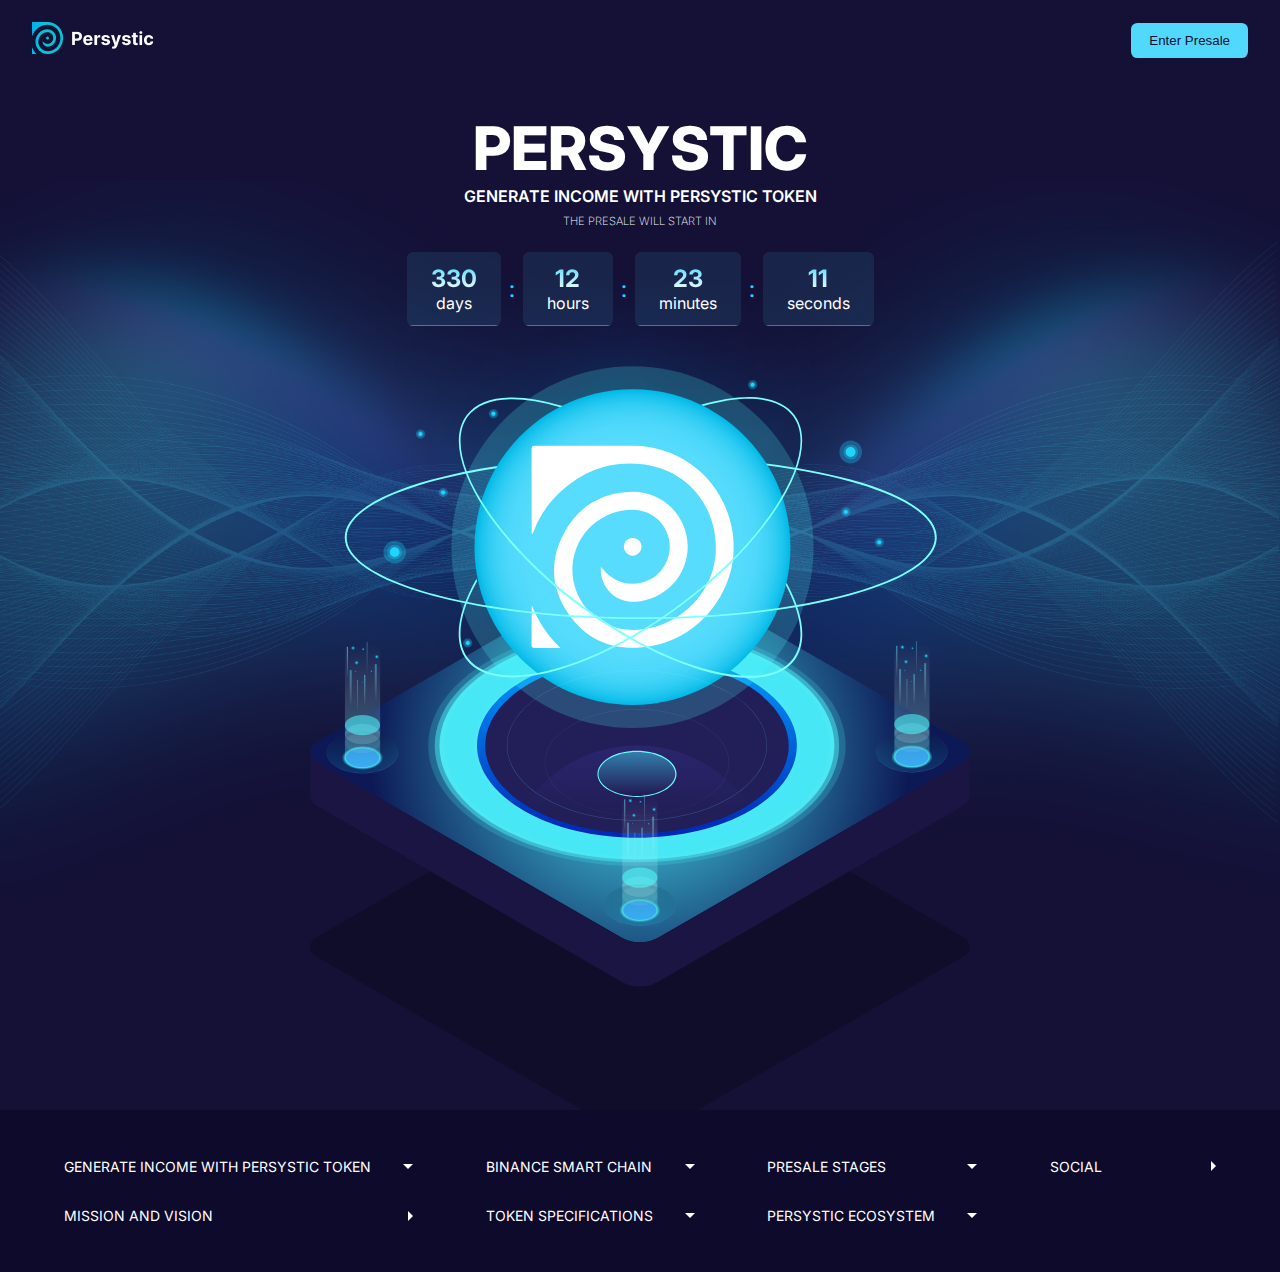
==== index.html @ 01e59f0c "made changes" ====
<!DOCTYPE html>
<html lang="en">
  <head>
    <meta charset="UTF-8" />
    <meta http-equiv="X-UA-Compatible" content="IE=edge" />
    <meta name="viewport" content="width=device-width, initial-scale=1.0" />
    <link rel="stylesheet" href="styles/globalStyle.css" />
    <link rel="stylesheet" href="styles/LandingPage.css" />
    <title>Persystic</title>
  </head>
  <body>
    <header class="main-header">
      <div class="container">
        <nav>
          <div class="logo">
            <a href="index.html">
              <img src="img/logo.png" alt="logo" />
            </a>
          </div>
          <a href="#">
            <button class="btn">Enter Presale</button>
          </a>
        </nav>
      </div>
    </header>

    <section class="showcase">
      <div class="container flex">
        <h1 class="showcase-header">Persystic</h1>
        <h2>Generate Income with Persystic Token</h2>
        <h3 class="showcase-para">The Presale will start in</h3>

        <div class="countdown-container">
          <div class="days">
            <h1 class="day">12</h1>
            <p class="days-indc">Days</p>
          </div>
          <div class="colon">:</div>
          <div class="hours">
            <h1 class="hour">06</h1>
            <p class="hours-indc">Hours</p>
          </div>
          <div class="colon">:</div>
          <div class="minutes">
            <h1 class="minute">30</h1>
            <p class="minutes-indc">minutes</p>
          </div>
          <div class="colon">:</div>
          <div class="seconds">
            <h1 class="second">39</h1>
            <p class="seconds-indc">seconds</p>
          </div>
        </div>
        <div class="showcase-img">
          <img src="img/showcase.svg" alt="" />
        </div>
      </div>
    </section>

    <footer class="footer">
      <div class="container">
        <div class="col-1 col">
          <div>
            <a href="generateIncome.html">
              <li>Generate Income with Persystic Token</li>
            </a>
            <img src="img/arrow-down.png" alt="" />
          </div>
          <div>
            <a href="mission.html">
              <li>Mission and Vision</li>
            </a>
            <img src="img/arrow-right.png" alt="" />
          </div>
        </div>

        <div class="col-2 col">
          <div>
            <a href="binance.html">
              <li>BINANCE SMART CHAIN</li>
            </a>
            <img src="img/arrow-down.png" alt="" />
          </div>
          <div>
            <a href="specifications.html">
              <li>Token Specifications</li>
            </a>
            <img src="img/arrow-down.png" alt="" />
          </div>
        </div>
        <div class="col-3 col">
          <div>
            <a href="presale.html">
              <li>Presale stages</li>
            </a>
            <img src="img/arrow-down.png" alt="" />
          </div>
          <div>
            <a href="ecosystem.html">
              <li>Persystic Ecosystem</li>
            </a>
            <img src="img/arrow-down.png" alt="" />
          </div>
        </div>
        <div class="col-4">
          <div class="col-4a">
            <li>Social</li>
            <img src="img/arrow-right.png" alt="" />
          </div>
          <div class="socials">
            <img src="img/footer-logo/twitter.png" alt="" />
            <img src="img/footer-logo/telegram.png" alt="" />
            <img src="img/footer-logo/instagram.png" alt="" />
            <img src="img/footer-logo/facebook.png" alt="" />
            <img src="img/footer-logo/discord.png" alt="" />
          </div>
        </div>
      </div>
    </footer>
    <script src="scripts/app.js"></script>
  </body>
</html>
---- styles/globalStyle.css ----
@import url("https://fonts.googleapis.com/css2?family=Inter:wght@300;400;500;600;700;800&display=swap");
body {
  display: flex;
  flex-direction: column;
  overflow-x: hidden;
  font-family: "Inter", sans-serif;
  background-color: #141036;
  min-height: 100vh;
  position: relative;
}

* {
  padding: 0;
  margin: 0;
  box-sizing: border-box;
}

.container {
  width: 95%;
  margin: 0 auto;
}

nav {
  display: flex;
  justify-content: space-between;
  align-items: center;
  height: 5rem;
}

.btn {
  background: #50d9fc;
  color: #130f30;
  padding: 10px 18px;
  border-radius: 0.4rem;
  border: none;
  cursor: pointer;
}

footer {
  background-color: #0d0a2c;
  color: #fff;
}

footer .container {
  width: 90%;
  padding: 2rem 0;
  height: 100%;
  margin: 0 auto;
  display: flex;
  justify-content: space-between;
  align-items: center;
}

footer .col div {
  display: flex;
  align-items: center;
  justify-content: space-between;
}

footer .col div li {
  margin: 1rem 0;
  text-transform: uppercase;
  list-style: none;
  font-size: 14px;
  color: #fff;
  text-decoration: none;
}

footer .col div a {
  text-decoration: none;
}

footer .col div li:hover {
  color: #50d9fc;
}

footer .col-4 div li {
  list-style: none;
  text-transform: uppercase;
}

.socials img {
  width: 30px;
  margin-top: 1rem;
}

.col-4a {
  display: flex;
  justify-content: space-between;
  align-items: center;
  font-size: 14px;
  cursor: pointer;
}

.socials {
  opacity: 0;
}

.active-social {
  opacity: 1;
}

.col-4a {
  display: flex;
  justify-content: space-between;
  align-items: center;
  font-size: 14px;
  cursor: pointer;
}


@media (max-width: 2500px) {
  footer .col img {
    margin-left: 10rem;
  }
}

@media (max-width: 1650px) {
  footer .col div img {
    margin-left: 5rem;
  }
}

@media (max-width: 1650px) {
  footer .col div img {
    margin-left: 2rem;
  }
}

@media (max-width: 1100px) {
  footer .container {
    flex-direction: column;
  }

  footer .col-4 div {
    margin: 1rem 0;
  }

  footer .container {
    align-items: normal;
  }

  .socials {
    display: none;
  }

  .social-mobile-active {
    display: block;
  }
}
---- styles/LandingPage.css ----
body {
  display: flex;
  flex-direction: column;
  overflow-x: hidden;
  font-family: "Inter", sans-serif;
  background-color: #141036;
  min-height: 100vh;
  background-image: url(../img/landing-page.png);
  background-position: center;
  background-repeat: no-repeat;
  background-size: cover;
}

.main-header {
  width: 100vw;
}

.showcase {
  color: #fff;
  padding: 2rem 0;
  text-transform: uppercase;
}

.showcase-img img {
  width: 650px;
}

.showcase .flex {
  color: #fff;
  display: flex;
  flex-direction: column;
  justify-content: center;
  align-items: center;
}

.showcase .showcase-header {
  font-size: 60px;
  text-transform: uppercase;
  font-weight: 800;
}

.showcase h2 {
  font-size: 16px;
  margin-top: 0.1rem;
  font-weight: 600;
}

.showcase h3 {
  font-size: 0.7rem;
  margin: 0.5rem 0;
  color: #fff;
  font-weight: 200;
}

.countdown-container {
  display: flex;
  justify-content: space-between;
  align-items: center;
  margin-top: 1rem;
  text-align: center;
  text-transform: lowercase;
}

.countdown-container h1 {
  font-size: 1.5rem;
}

.header {
  color: #fff;
}

.countdown-container h1 {
  background: linear-gradient(180deg, #50d9fc 0%, #ffffff 100%);
  -webkit-text-fill-color: transparent;
  background-clip: text;
  -webkit-background-clip: text;
}

.days {
  text-align: center;
  padding: 0.8rem 1.5rem;
  border-radius: 0.4rem;
  background: linear-gradient(
    360deg,
    #ffffff -1.87%,
    rgba(72, 214, 250, 0.1) 1.84%,
    rgba(72, 214, 250, 0.1) 100%
  );
}

.hours {
  padding: 0.8rem 1.5rem;
  border-radius: 0.4rem;
  background: linear-gradient(
    360deg,
    #ffffff -1.87%,
    rgba(72, 214, 250, 0.1) 1.84%,
    rgba(72, 214, 250, 0.1) 100%
  );
}

.minutes {
  padding: 0.8rem 1.5rem;
  border-radius: 0.4rem;
  background: linear-gradient(
    360deg,
    #ffffff -1.87%,
    rgba(72, 214, 250, 0.1) 1.84%,
    rgba(72, 214, 250, 0.1) 100%
  );
}

.seconds {
  padding: 0.8rem 1.5rem;
  border-radius: 0.4rem;
  background: linear-gradient(
    360deg,
    #ffffff -1.87%,
    rgba(72, 214, 250, 0.1) 1.84%,
    rgba(72, 214, 250, 0.1) 100%
  );
}

.colon {
  font-size: 1.5rem;
  margin: 0 0.5rem;
  color: #1ed5fd;
}

.showcase-img {
  margin: 2.5rem 0;
  z-index: 0;
  margin-bottom: -7rem;
  position: relative;
}

showcase-para {
  color: #fff !important;
}

footer {
  margin-top: auto;
  z-index: 1;
}

@media (min-width: 1900px) {
  .showcase-img img {
    width: 650px;
  }

  .showcase h3 {
    font-size: 1.5rem;
  }

  .countdown-container p {
    font-size: 1.2rem;
  }

  .showcase .showcase-header {
    font-size: 80px;
  }
}

@media (max-width: 1900px) {
  body {
    background-size: contain;
    background-position: top 23% left 49%;
  }
}

@media (max-width: 1500px) {
  body {
    background-size: contain;
    background-position: top 35% left 49%;
  }

  .showcase-img img {
    width: 660px;
  }

  .showcase-img {
    margin-bottom: -4rem;
  }
}

@media (max-width: 1100px) {
  body {
    background-size: contain;
    background-position: top 29% left 47%;
  }

  .showcase .showcase-header {
    font-size: 40px;
  }

  .showcase h2 {
    font-size: 10px;
    margin-top: 0.4rem;
  }

  .showcase h3 {
    font-size: 0.6rem;
  }

  .countdown-container {
    justify-content: center;
  }

  .countdown-container h1 {
    font-size: 1rem;
  }

  .countdown-container p {
    font-size: 0.7rem;
  }

  .days {
    text-align: center;
    padding: 0.4rem 0.7rem;
  }

  .hours {
    padding: 0.4rem 0.7rem;
  }

  .minutes {
    padding: 0.4rem 0.7rem;
  }

  .seconds {
    padding: 0.4rem 0.7rem;
  }

  .showcase-img img {
    width: 400px;
  }
}

@media (max-width: 1000px) {
  .showcase-img img {
    width: 400px;
  }
}

@media (max-width: 800px) {
  .showcase-img img {
    width: 300px;
  }
}

@media (max-width: 700px) {
  body {
    background-size: contain;
    background-position: top 32% left 47%;
  }
}

@media (max-width: 600px) {
  .showcase h2 {
    font-size: 12px;
  }

  .showcase h3 {
    font-size: 0.6rem;
  }

  .showcase-img img {
    width: 300px;
  }
}

@media (max-width: 300px) {
  .showcase-img img {
    width: 150px;
  }
}

@media (max-width: 300px) {
  .showcase-img img {
    width: 150px;
  }

  .countdown-container h1 {
    font-size: 0.7rem;
  }

  .countdown-container p {
    font-size: 0.5rem;
  }
}
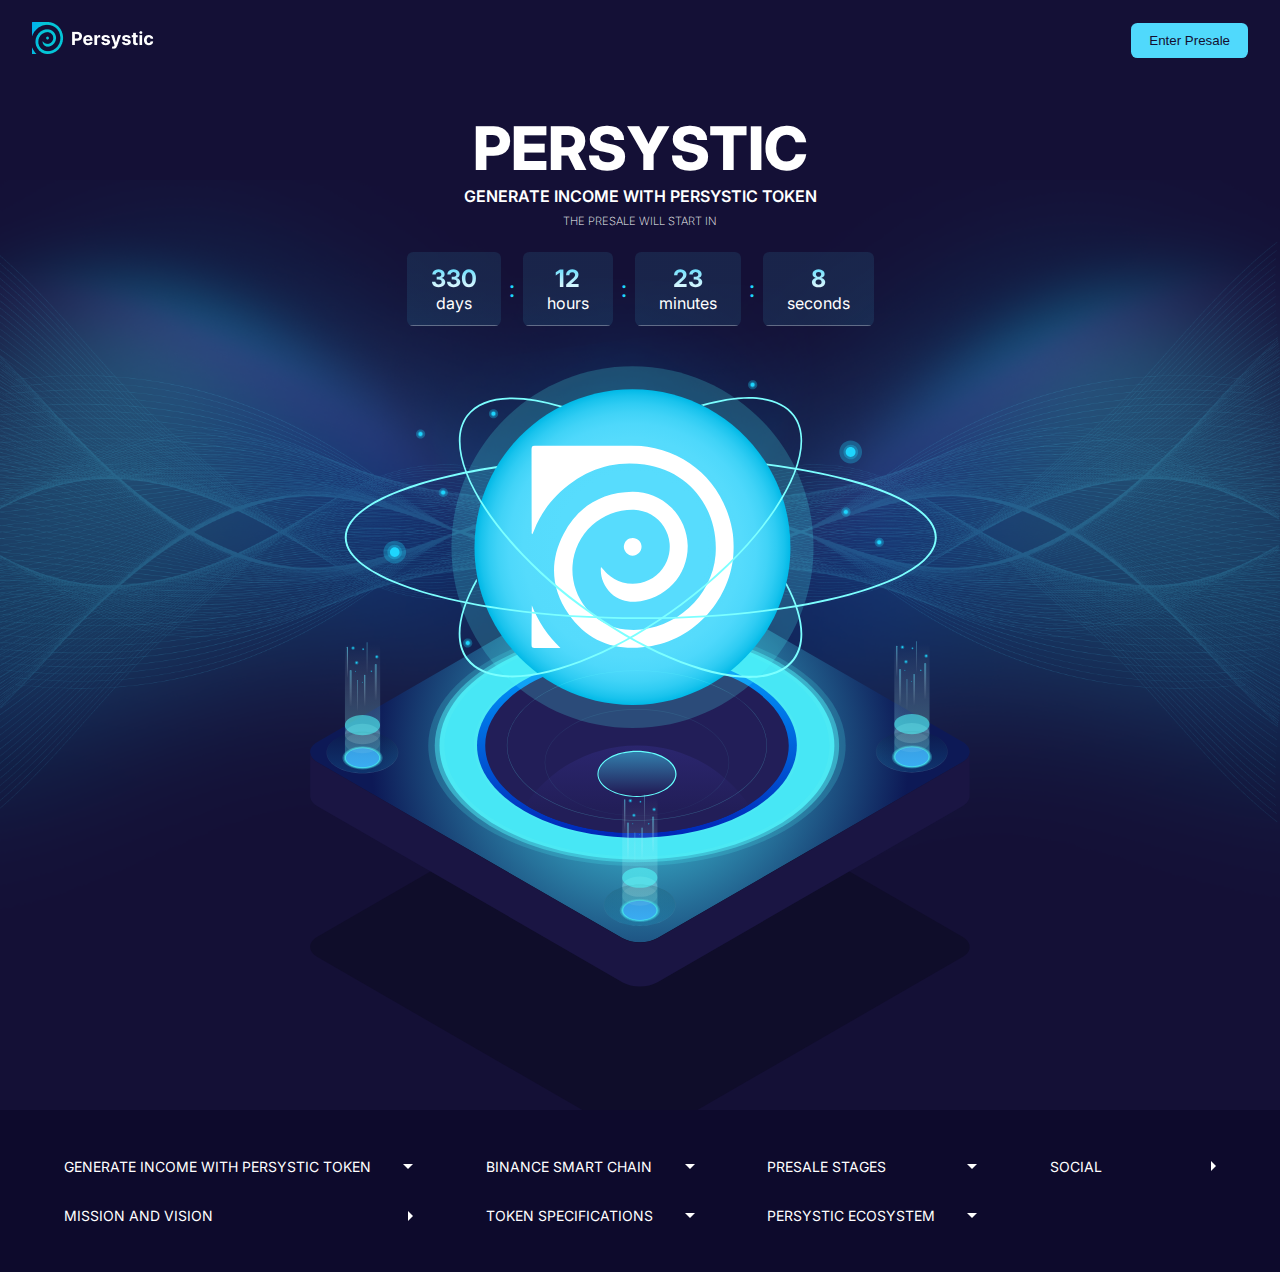
==== commit 42fcc7fc: "added meta tags and favicon" ====
--- a/index.html
+++ b/index.html
@@ -4,9 +4,30 @@
     <meta charset="UTF-8" />
     <meta http-equiv="X-UA-Compatible" content="IE=edge" />
     <meta name="viewport" content="width=device-width, initial-scale=1.0" />
+    <meta property="og:type" content="website" />
+    <meta name="description" content="Generate Income with Persystic Token" />
+    <meta name="og:title" content="Persystic &#8211; Generate Income with Persystic Token" />
+    <meta property="og:description" content="Generate Income with Persystic Tokens" />
+    <meta property="og:url" content="http://www.google.com/search?q=" />
+    <meta property="og:image" content="" />
+    <meta property="og:site_name" content="Persystic" />
+    <meta property="og:image" content="img/favicon" />
+    <meta property="og:image:width" content="1023" />
+    <meta property="og:image:height" content="672" />
+    <meta property="og:image:alt" content="Persystic" />
+    <!-- <meta name="twitter:site" content="" /> -->
+    <!-- <meta name="twitter:card" content="summary_large_image" /> -->
+    <meta
+      name="twitter:description"
+      content="Generate Income with Persystic Token"
+    />
+    <!-- <meta name="twitter:creator" content="" /> -->
+    <!-- <meta name="twitter:image" content="" /> -->
+    <link rel="apple-touch-icon" href="img/favicon" />
     <link rel="stylesheet" href="styles/globalStyle.css" />
     <link rel="stylesheet" href="styles/LandingPage.css" />
     <title>Persystic</title>
+    <link rel="icon" type="image/x-icon" href="/img/favicon.png" alt="Persystic" />
   </head>
   <body>
     <header class="main-header">
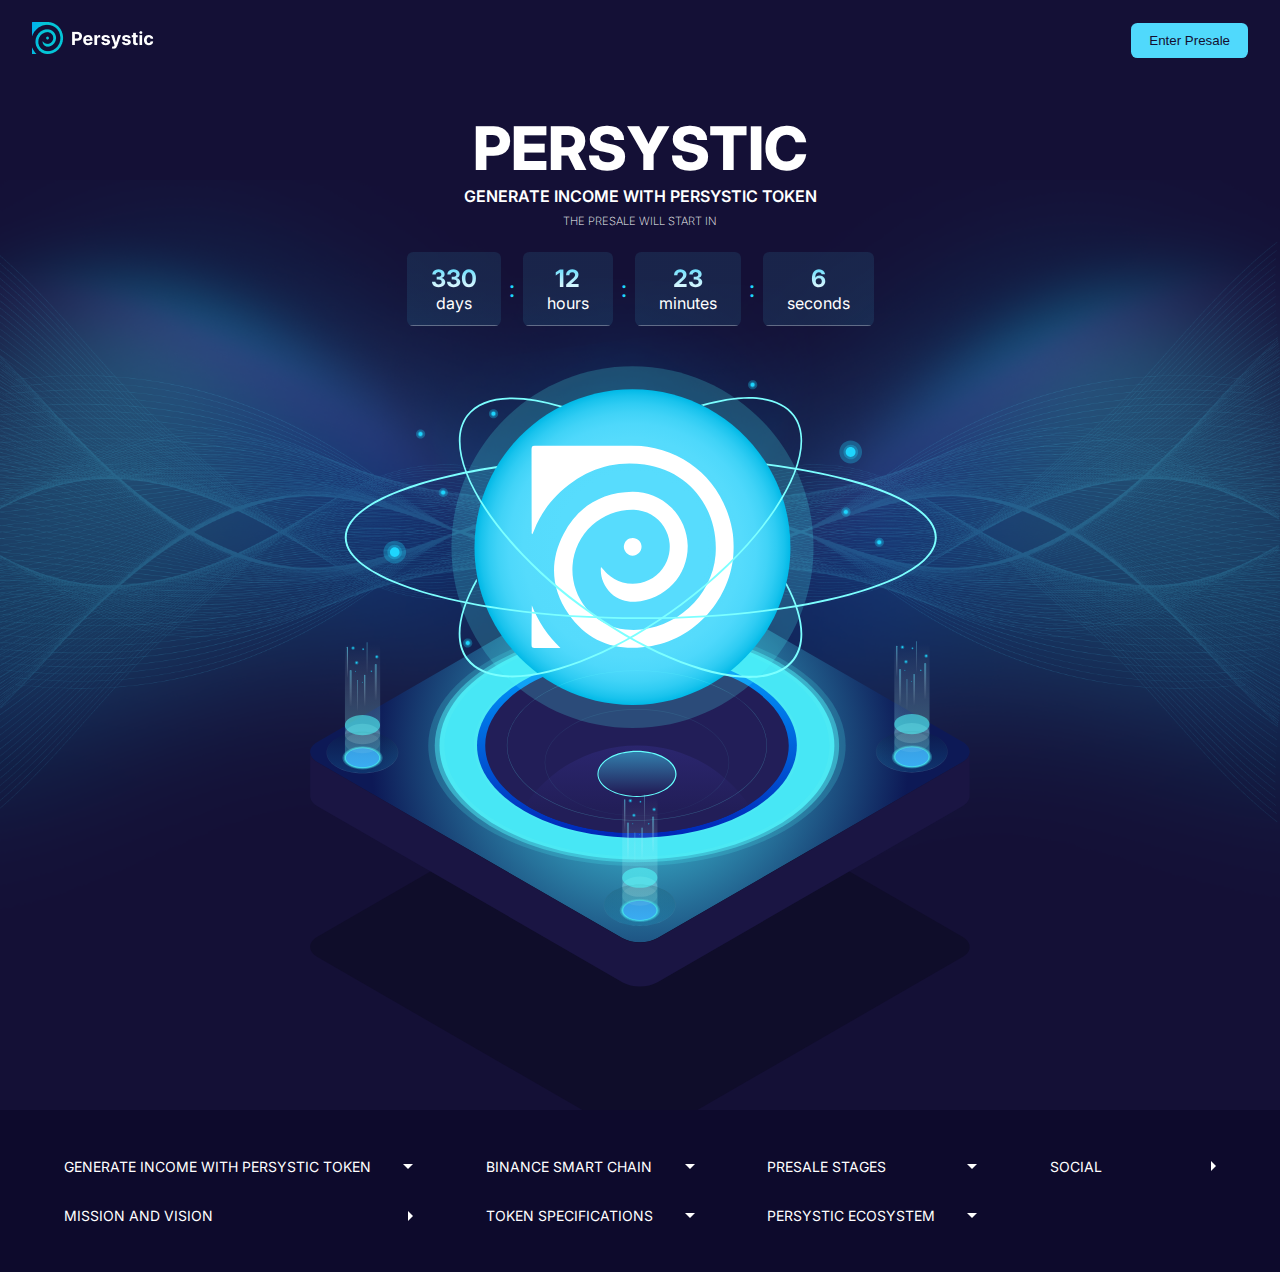
==== commit 6c553b46: "added meta tags and favicon" ====
--- a/index.html
+++ b/index.html
@@ -27,7 +27,7 @@
     <link rel="stylesheet" href="styles/globalStyle.css" />
     <link rel="stylesheet" href="styles/LandingPage.css" />
     <title>Persystic</title>
-    <link rel="icon" type="image/x-icon" href="/img/favicon.png" alt="Persystic" />
+    <link rel="icon" type="image/x-icon" href="img/favicon.png" alt="Persystic" />
   </head>
   <body>
     <header class="main-header">
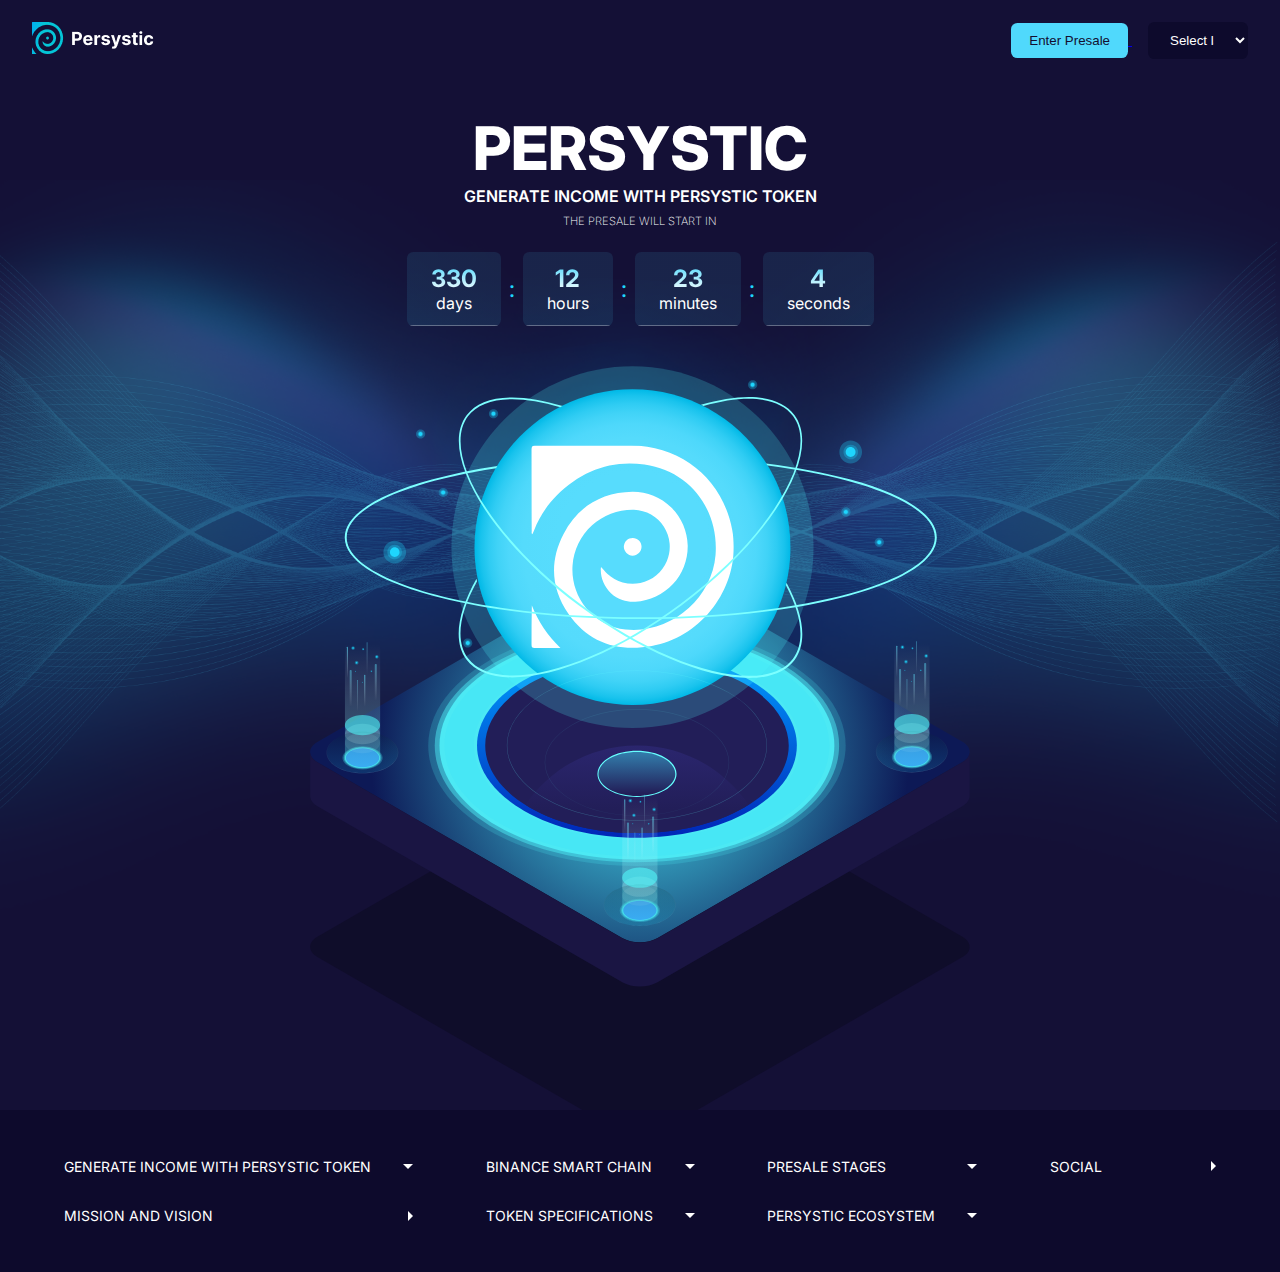
==== commit 5b14fc8f: "added dropdown" ====
--- a/index.html
+++ b/index.html
@@ -38,9 +38,41 @@
               <img src="img/logo.png" alt="logo" />
             </a>
           </div>
-          <a href="#">
-            <button class="btn">Enter Presale</button>
-          </a>
+          <div class="right">
+            <a href="#">
+              <button class="btn">Enter Presale</button>
+            </a>
+            
+            <select data-placeholder="Choose a Language...">
+              <option value="AF">Select language..</option>
+              <option value="AR">Arabic</option>
+              <option value="ZH">Chinese (Mandarin)</option>
+              <option value="HR">Croatian</option>
+              <option value="CS">Czech</option>
+              <option value="DA">Danish</option>
+              <option value="NL">Dutch</option>
+              <option value="EN">English</option>
+              <option value="FR">French</option>
+              <option value="DE">German</option>
+              <option value="EL">Greek</option>
+              <option value="HI">Hindi</option>
+              <option value="IT">Italian</option>
+              <option value="JA">Japanese</option>
+              <option value="KO">Korean</option>
+              <option value="LA">Latin</option>
+              <option value="PL">Polish</option>
+              <option value="PT">Portuguese</option>            
+              <option value="RU">Russian</option>  
+              <option value="SR">Serbian</option> 
+              <option value="SL">Slovenian</option>
+              <option value="ES">Spanish</option>
+              <option value="SW">Swahili</option>
+              <option value="SV">Swedish </option>
+              <option value="TR">Turkish</option>
+              <option value="UK">Ukrainian</option>
+              <option value="VI">Vietnamese</option>
+            </select>
+          </div>
         </nav>
       </div>
     </header>
--- a/styles/globalStyle.css
+++ b/styles/globalStyle.css
@@ -34,6 +34,27 @@
   border-radius: 0.4rem;
   border: none;
   cursor: pointer;
+}
+
+select {
+  outline: 0;
+  padding: .4rem;
+  border-radius: .4rem;
+  cursor: pointer;
+  border: 0;
+  padding: 10px 18px;
+  border-radius: 0.4rem;
+  width: 100px;
+  background-color: #0d0a2c;
+  color: #fff;
+  margin-left: 1rem;
+}
+
+option {
+  cursor: pointer;
+  background-color: #0d0a2c;
+  border: 0;
+  color: #fff;
 }
 
 footer {
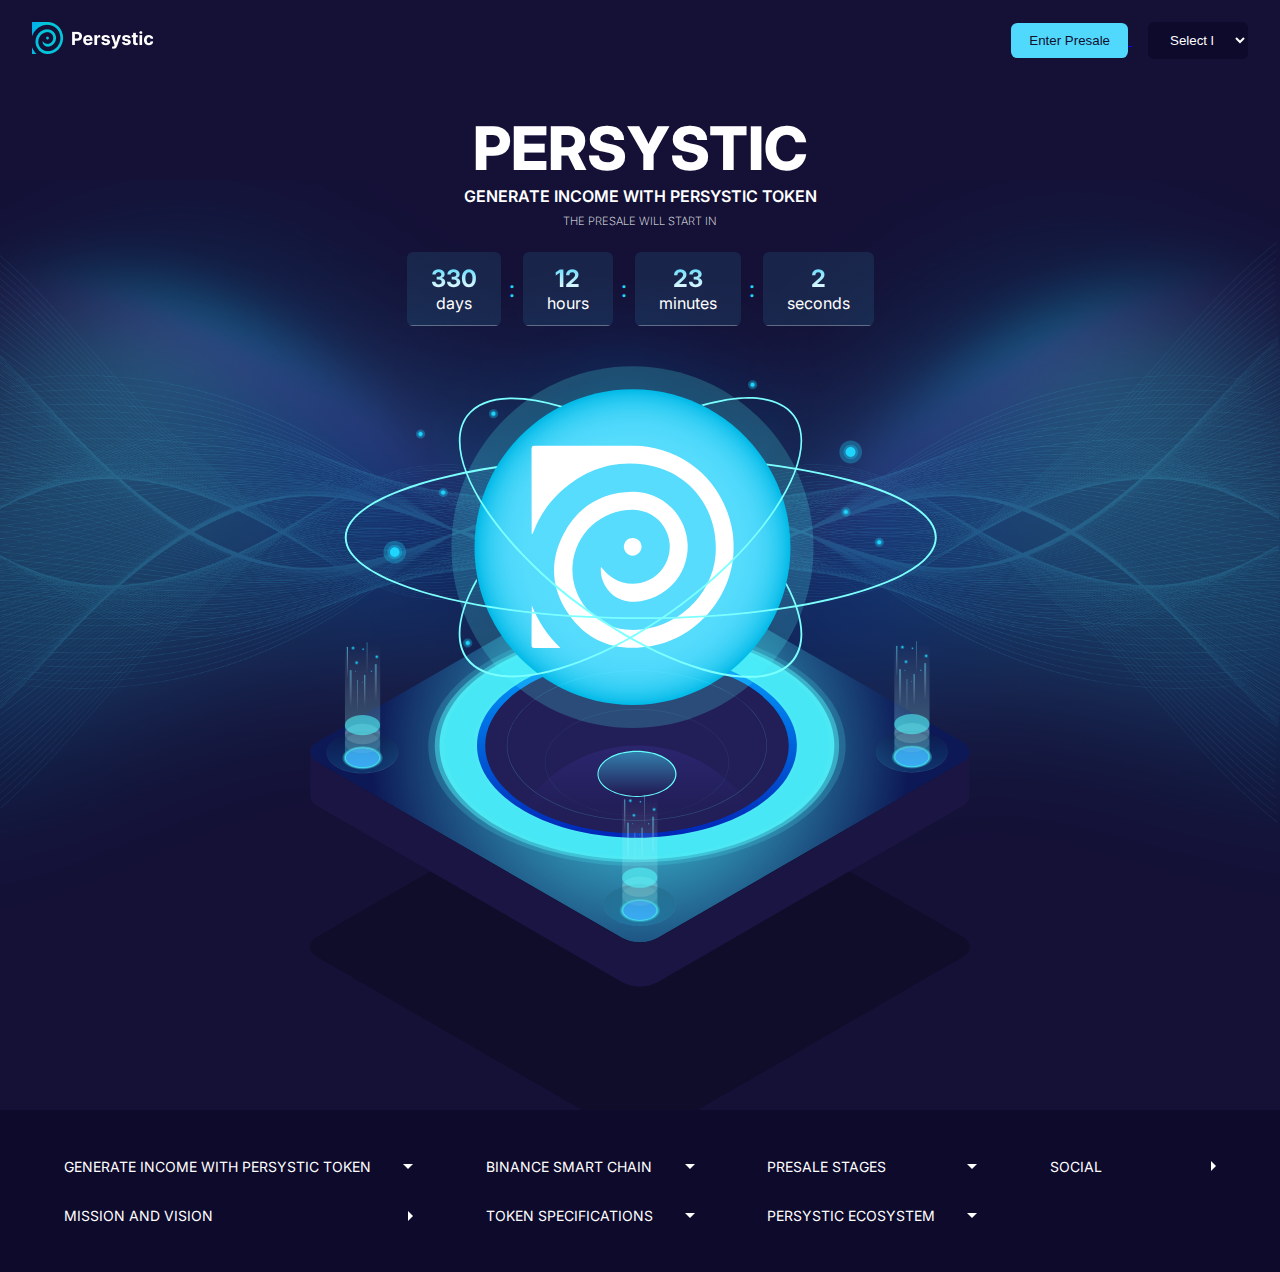
==== commit f6a1cab1: "added google sites tag and social links" ====
--- a/index.html
+++ b/index.html
@@ -161,8 +161,12 @@
             <img src="img/arrow-right.png" alt="" />
           </div>
           <div class="socials">
-            <img src="img/footer-logo/twitter.png" alt="" />
-            <img src="img/footer-logo/telegram.png" alt="" />
+            <a href="https://twitter.com/PersysticToken">
+              <img src="img/footer-logo/twitter.png" alt="" />
+            </a>
+            <a href="https://t.me/PersysticTokenOfficial">
+              <img src="img/footer-logo/telegram.png" alt="" />
+            </a>
             <img src="img/footer-logo/instagram.png" alt="" />
             <img src="img/footer-logo/facebook.png" alt="" />
             <img src="img/footer-logo/discord.png" alt="" />
@@ -170,6 +174,16 @@
         </div>
       </div>
     </footer>
+    
+    <!-- Global site tag (gtag.js) - Google Analytics -->
+    <script async src="https://www.googletagmanager.com/gtag/js?id=UA-234206552-6"></script>
+    <script>
+      window.dataLayer = window.dataLayer || [];
+      function gtag(){dataLayer.push(arguments);}
+      gtag('js', new Date());
+
+      gtag('config', 'UA-234206552-6');
+    </script>
     <script src="scripts/app.js"></script>
   </body>
 </html>
--- a/styles/globalStyle.css
+++ b/styles/globalStyle.css
@@ -105,6 +105,10 @@
   margin-top: 1rem;
 }
 
+.socials a {
+  color: transparent;
+}
+
 .col-4a {
   display: flex;
   justify-content: space-between;
@@ -169,3 +173,13 @@
     display: block;
   }
 }
+
+@media (max-width: 400px) {
+  .logo img{
+    width: 80px;
+  }
+
+  .btn {
+    padding: 8px 7px;
+  }
+}
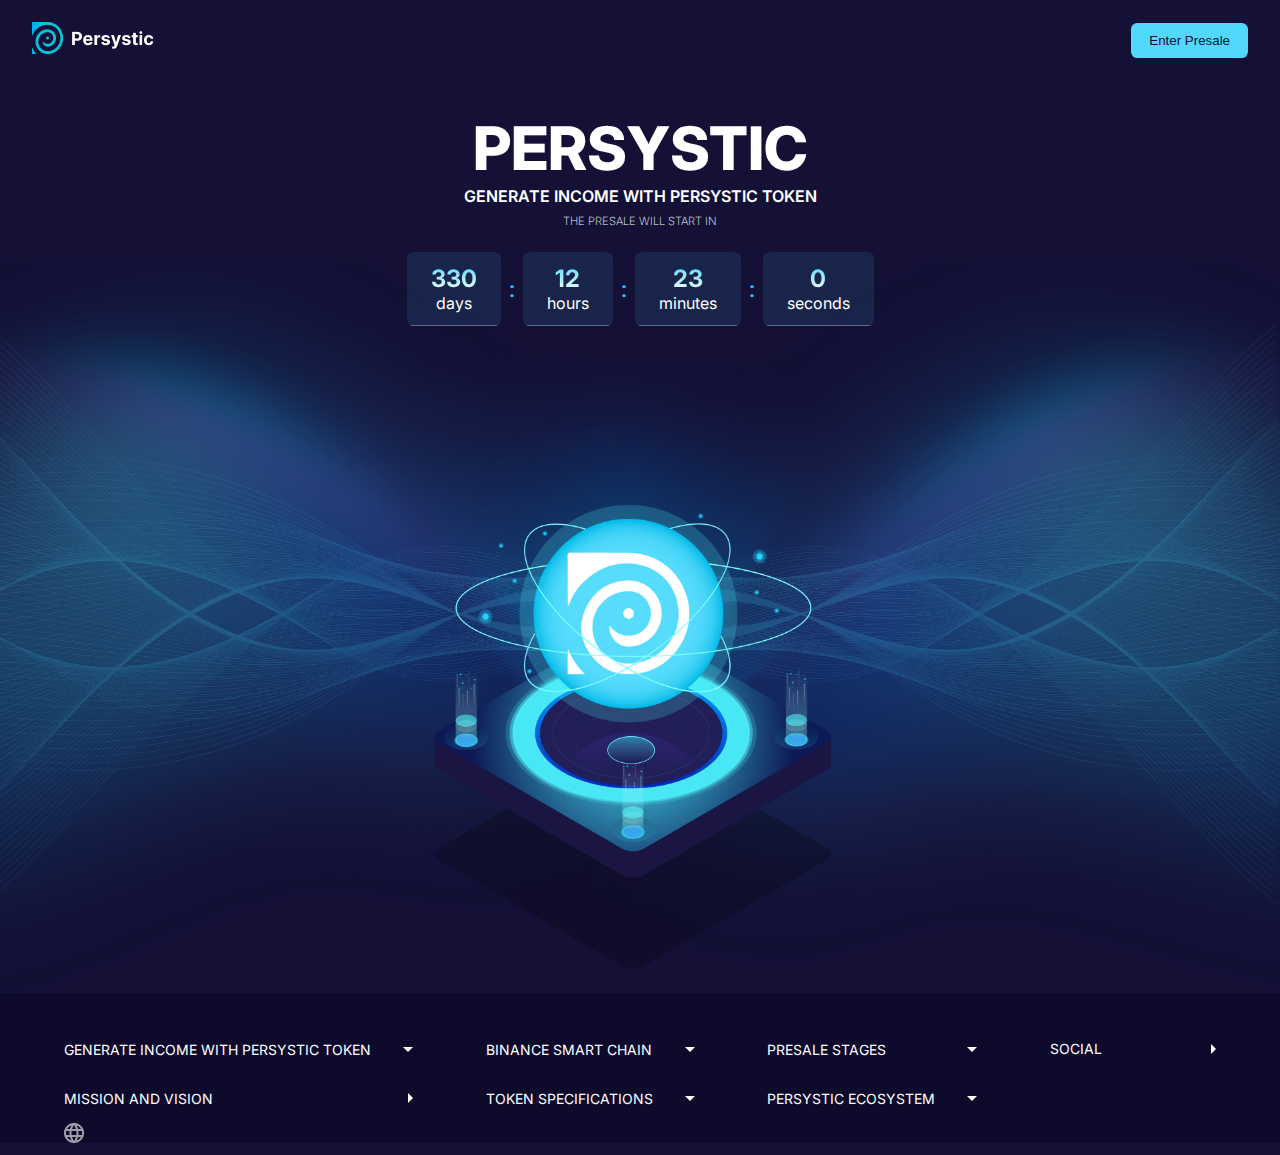
==== commit 18f9398e: "fixed bg img" ====
--- a/index.html
+++ b/index.html
@@ -42,36 +42,6 @@
             <a href="#">
               <button class="btn">Enter Presale</button>
             </a>
-            
-            <select data-placeholder="Choose a Language...">
-              <option value="AF">Select language..</option>
-              <option value="AR">Arabic</option>
-              <option value="ZH">Chinese (Mandarin)</option>
-              <option value="HR">Croatian</option>
-              <option value="CS">Czech</option>
-              <option value="DA">Danish</option>
-              <option value="NL">Dutch</option>
-              <option value="EN">English</option>
-              <option value="FR">French</option>
-              <option value="DE">German</option>
-              <option value="EL">Greek</option>
-              <option value="HI">Hindi</option>
-              <option value="IT">Italian</option>
-              <option value="JA">Japanese</option>
-              <option value="KO">Korean</option>
-              <option value="LA">Latin</option>
-              <option value="PL">Polish</option>
-              <option value="PT">Portuguese</option>            
-              <option value="RU">Russian</option>  
-              <option value="SR">Serbian</option> 
-              <option value="SL">Slovenian</option>
-              <option value="ES">Spanish</option>
-              <option value="SW">Swahili</option>
-              <option value="SV">Swedish </option>
-              <option value="TR">Turkish</option>
-              <option value="UK">Ukrainian</option>
-              <option value="VI">Vietnamese</option>
-            </select>
           </div>
         </nav>
       </div>
@@ -104,9 +74,10 @@
             <p class="seconds-indc">seconds</p>
           </div>
         </div>
-        <div class="showcase-img">
-          <img src="img/showcase.svg" alt="" />
-        </div>
+      </div>
+      <div class="showcase-img">
+        <img src="img/img.png" alt="" class="img-dk"/>
+        <img src="img/img-mb.png" alt="" class="img-mb">
       </div>
     </section>
 
@@ -173,8 +144,21 @@
           </div>
         </div>
       </div>
+      <div class="language">
+        <img src="img/globe.png" alt="">
+        <div id="google_translate_element"></div>
+      </div>
     </footer>
     
+    <script src="https://translate.google.com/translate_a/element.js?cb=googleTranslateElementInit"></script>
+    <script type="text/javascript">
+        function googleTranslateElementInit() {
+            new google.translate.TranslateElement({
+                includedLanguages: 'tr,de,fr,es,en,it',
+                layout: google.translate.TranslateElement.InlineLayout.VERTICAL
+            }, 'google_translate_element');
+        }
+    </script>
     <!-- Global site tag (gtag.js) - Google Analytics -->
     <script async src="https://www.googletagmanager.com/gtag/js?id=UA-234206552-6"></script>
     <script>
--- a/styles/globalStyle.css
+++ b/styles/globalStyle.css
@@ -1,4 +1,43 @@
 @import url("https://fonts.googleapis.com/css2?family=Inter:wght@300;400;500;600;700;800&display=swap");
+
+.goog-te-gadget .goog-te-combo  {
+  border: 0;
+  outline: 0;
+  background-color: transparent;
+  color: #fff;
+  cursor: pointer;
+}
+
+.goog-logo-link {
+  display:none !important;
+} 
+  
+.goog-te-gadget{
+  color: transparent !important;
+}
+
+#google_translate_element{display:block; margin-top: .5rem;}
+.goog-te-banner-frame.skiptranslate { display: none !important;} 
+body { top: 0px !important; }
+#goog-gt-tt{display: none !important; top: 0px !important; } 
+.goog-tooltip skiptranslate{display: none !important; top: 0px !important; } 
+.activity-root { display: hide !important;} 
+.status-message { display: hide !important;}
+.started-activity-container { display: hide !important;}
+
+option {
+  background-color: #0d0a2c;
+}
+
+.language {
+  margin-top: -2rem !important;
+  display: flex;
+  align-items: center;
+  gap: 5px;
+  width: 90%;
+  margin: 0 auto;
+}
+
 body {
   display: flex;
   flex-direction: column;
@@ -36,25 +75,11 @@
   cursor: pointer;
 }
 
-select {
-  outline: 0;
-  padding: .4rem;
-  border-radius: .4rem;
-  cursor: pointer;
-  border: 0;
-  padding: 10px 18px;
-  border-radius: 0.4rem;
-  width: 100px;
-  background-color: #0d0a2c;
-  color: #fff;
-  margin-left: 1rem;
-}
-
-option {
-  cursor: pointer;
-  background-color: #0d0a2c;
-  border: 0;
-  color: #fff;
+.right {
+  display: flex;
+  align-items: center;
+  justify-content: center;
+  gap: 10px;
 }
 
 footer {
--- a/styles/LandingPage.css
+++ b/styles/LandingPage.css
@@ -5,10 +5,6 @@
   font-family: "Inter", sans-serif;
   background-color: #141036;
   min-height: 100vh;
-  background-image: url(../img/landing-page.png);
-  background-position: center;
-  background-repeat: no-repeat;
-  background-size: cover;
 }
 
 .main-header {
@@ -19,10 +15,6 @@
   color: #fff;
   padding: 2rem 0;
   text-transform: uppercase;
-}
-
-.showcase-img img {
-  width: 650px;
 }
 
 .showcase .flex {
@@ -128,10 +120,18 @@
 }
 
 .showcase-img {
-  margin: 2.5rem 0;
+  margin-top: -4rem;
   z-index: 0;
   margin-bottom: -7rem;
-  position: relative;
+  width: 100% !important;
+}
+
+.showcase-img img {
+  width: 100% !important;
+}
+
+.img-mb {
+  display: none;
 }
 
 showcase-para {
@@ -144,10 +144,6 @@
 }
 
 @media (min-width: 1900px) {
-  .showcase-img img {
-    width: 650px;
-  }
-
   .showcase h3 {
     font-size: 1.5rem;
   }
@@ -161,34 +157,14 @@
   }
 }
 
-@media (max-width: 1900px) {
-  body {
-    background-size: contain;
-    background-position: top 23% left 49%;
-  }
-}
 
 @media (max-width: 1500px) {
-  body {
-    background-size: contain;
-    background-position: top 35% left 49%;
-  }
-
-  .showcase-img img {
-    width: 660px;
-  }
-
   .showcase-img {
     margin-bottom: -4rem;
   }
 }
 
 @media (max-width: 1100px) {
-  body {
-    background-size: contain;
-    background-position: top 29% left 47%;
-  }
-
   .showcase .showcase-header {
     font-size: 40px;
   }
@@ -230,29 +206,6 @@
   .seconds {
     padding: 0.4rem 0.7rem;
   }
-
-  .showcase-img img {
-    width: 400px;
-  }
-}
-
-@media (max-width: 1000px) {
-  .showcase-img img {
-    width: 400px;
-  }
-}
-
-@media (max-width: 800px) {
-  .showcase-img img {
-    width: 300px;
-  }
-}
-
-@media (max-width: 700px) {
-  body {
-    background-size: contain;
-    background-position: top 32% left 47%;
-  }
 }
 
 @media (max-width: 600px) {
@@ -264,20 +217,32 @@
     font-size: 0.6rem;
   }
 
-  .showcase-img img {
-    width: 300px;
-  }
-}
+  .showcase-img {
+    margin-top: -20rem;
+    margin-bottom: -10rem;
+  }
+
+  .img-dk {
+    display: none !important;
+  }
+
+  .img-mb {
+    display: block !important;
+  }
+}
+
+@media (max-width: 400px) {
+  .showcase-img {
+    margin-top: -15rem;
+    margin-bottom: -10rem;
+  }
+}
+
 
 @media (max-width: 300px) {
-  .showcase-img img {
-    width: 150px;
-  }
-}
-
-@media (max-width: 300px) {
-  .showcase-img img {
-    width: 150px;
+  .showcase-img {
+    margin-top: -10rem;
+    margin-bottom: -7rem;
   }
 
   .countdown-container h1 {
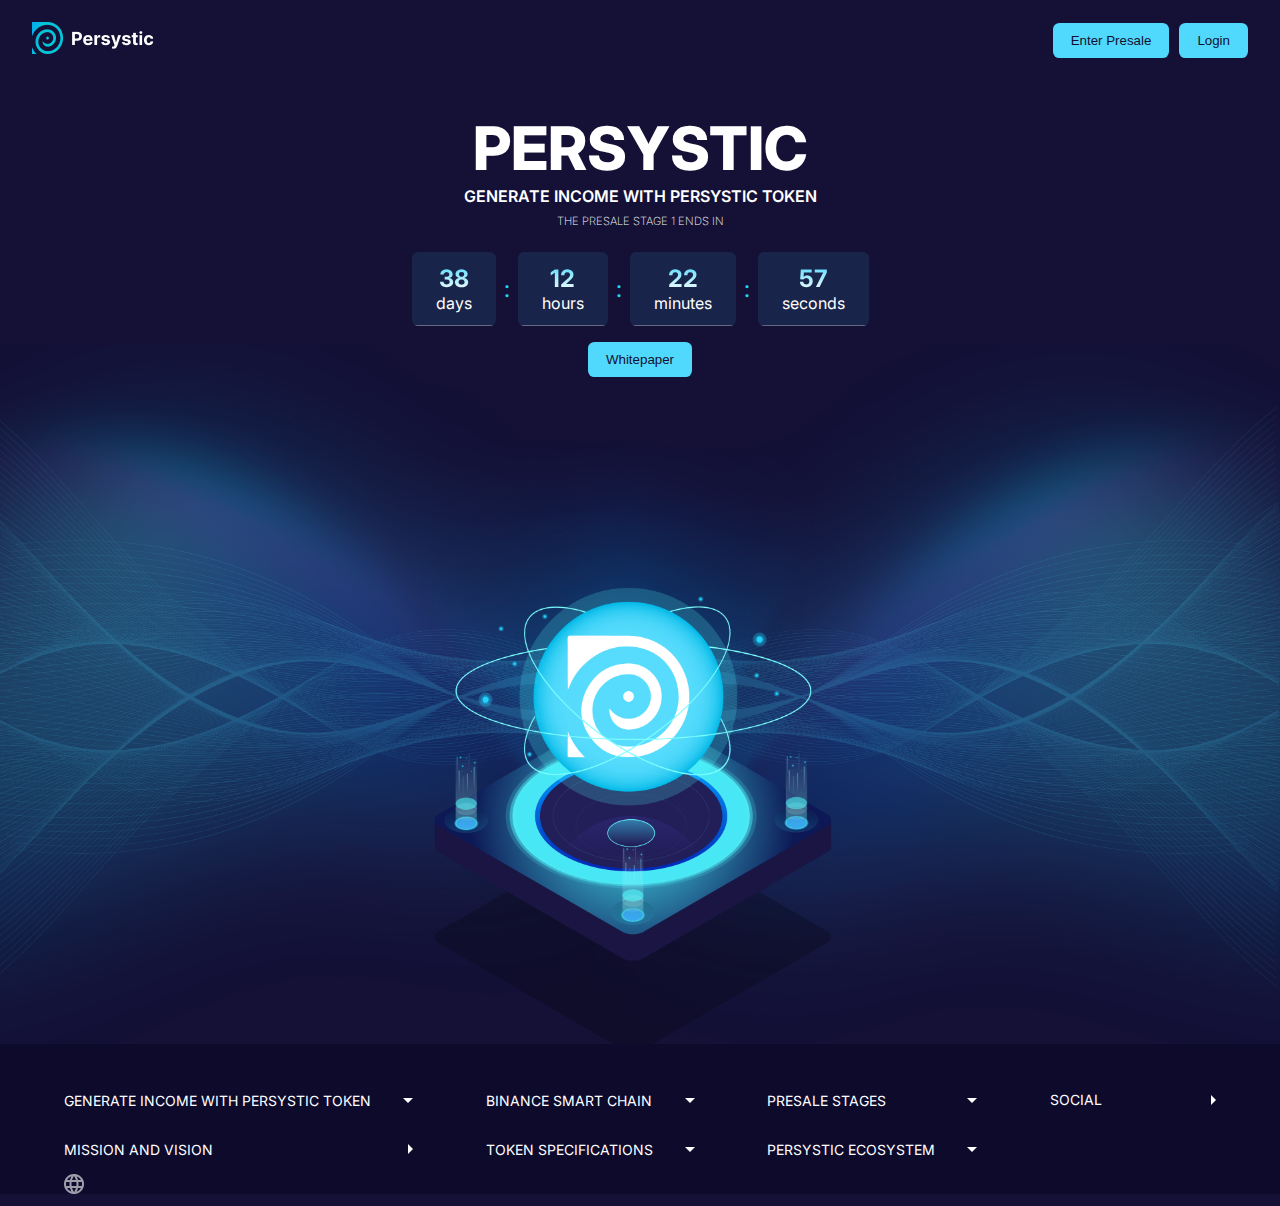
==== commit 5c4a5dfd: "added content" ====
--- a/index.html
+++ b/index.html
@@ -5,7 +5,7 @@
     <meta http-equiv="X-UA-Compatible" content="IE=edge" />
     <meta name="viewport" content="width=device-width, initial-scale=1.0" />
     <meta property="og:type" content="website" />
-    <meta name="description" content="Generate Income with Persystic Token" />
+    <meta name="description" content="Persystic token is a tokenized mixed social network that enables people to communicate with one another. Click now and learn more about Persystic Finance." />
     <meta name="og:title" content="Persystic &#8211; Generate Income with Persystic Token" />
     <meta property="og:description" content="Generate Income with Persystic Tokens" />
     <meta property="og:url" content="http://www.google.com/search?q=" />
@@ -24,9 +24,11 @@
     <!-- <meta name="twitter:creator" content="" /> -->
     <!-- <meta name="twitter:image" content="" /> -->
     <link rel="apple-touch-icon" href="img/favicon" />
+    <link rel="stylesheet" href="styles/extras.css">
+    <link rel="stylesheet" href="styles/img-fix.css">
     <link rel="stylesheet" href="styles/globalStyle.css" />
     <link rel="stylesheet" href="styles/LandingPage.css" />
-    <title>Persystic</title>
+    <title>Persystic Token | Persystic Finance</title>
     <link rel="icon" type="image/x-icon" href="img/favicon.png" alt="Persystic" />
   </head>
   <body>
@@ -39,10 +41,14 @@
             </a>
           </div>
           <div class="right">
-            <a href="#">
+            <a href="https://join.persystic.io/register">
               <button class="btn">Enter Presale</button>
             </a>
+            <a href="https://join.persystic.io/login">
+              <button class="btn">Login</button>
+            </a>
           </div>
+
         </nav>
       </div>
     </header>
@@ -51,7 +57,7 @@
       <div class="container flex">
         <h1 class="showcase-header">Persystic</h1>
         <h2>Generate Income with Persystic Token</h2>
-        <h3 class="showcase-para">The Presale will start in</h3>
+        <h3 class="showcase-para">The Presale Stage 1 ends in</h3>
 
         <div class="countdown-container">
           <div class="days">
@@ -74,12 +80,18 @@
             <p class="seconds-indc">seconds</p>
           </div>
         </div>
-      </div>
-      <div class="showcase-img">
-        <img src="img/img.png" alt="" class="img-dk"/>
-        <img src="img/img-mb.png" alt="" class="img-mb">
+        <a href="Persystic.pdf">
+          <button class="btn btn-2">
+            Whitepaper
+          </button>
+        </a>
       </div>
     </section>
+
+    <div class="showcase-img">
+      <img src="img/img.png" alt="" class="img-dk"/>
+      <img src="img/img-mb.png" alt="" class="img-mb">
+    </div>
 
     <footer class="footer">
       <div class="container">
--- a/styles/extras.css
+++ b/styles/extras.css
@@ -0,0 +1,19 @@
+.btn-2 {
+    display: flex;
+    align-items: center;
+    justify-content: center;
+    z-index: 2;
+    margin-top: 1rem;
+}
+
+a {
+    text-decoration: none;
+}
+
+.showcase {
+    z-index: 1 !important;
+}
+
+.showcase-img {
+    z-index: -1 !important;
+}--- a/styles/img-fix.css
+++ b/styles/img-fix.css
@@ -0,0 +1,56 @@
+.showcase .showcase-header {
+    font-size: 60px;
+    text-transform: uppercase;
+    font-weight: 800;
+    color: #fff;
+}
+
+.showcase-img {
+    margin-top: -4rem;
+    z-index: 0;
+    margin-bottom: -7rem;
+    width: 100%;
+}
+
+.showcase-img img {
+    width: 100%;
+}
+
+.showcase-img .img-mb {
+    display: none;
+}
+
+@media (max-width: 1500px) {
+    .showcase-img {
+        margin-bottom: -4rem;
+}
+}
+
+@media (max-width: 600px) {
+    .showcase-img {
+        margin-top: -20rem;
+        margin-bottom: -10rem;
+    }
+
+    .showcase-img .img-dk {
+    display: none;
+    }
+
+    .showcase-img .img-mb {
+    display: block;
+    }
+}
+
+@media (max-width: 400px) {
+    .showcase-img {
+      margin-top: -15rem;
+      margin-bottom: -10rem;
+    }
+}
+
+@media (max-width: 300px) {
+    .showcase-img {
+      margin-top: -10rem;
+      margin-bottom: -7rem;
+    }
+}--- a/styles/LandingPage.css
+++ b/styles/LandingPage.css
@@ -25,12 +25,6 @@
   align-items: center;
 }
 
-.showcase .showcase-header {
-  font-size: 60px;
-  text-transform: uppercase;
-  font-weight: 800;
-}
-
 .showcase h2 {
   font-size: 16px;
   margin-top: 0.1rem;
@@ -119,21 +113,6 @@
   color: #1ed5fd;
 }
 
-.showcase-img {
-  margin-top: -4rem;
-  z-index: 0;
-  margin-bottom: -7rem;
-  width: 100% !important;
-}
-
-.showcase-img img {
-  width: 100% !important;
-}
-
-.img-mb {
-  display: none;
-}
-
 showcase-para {
   color: #fff !important;
 }
@@ -157,13 +136,6 @@
   }
 }
 
-
-@media (max-width: 1500px) {
-  .showcase-img {
-    margin-bottom: -4rem;
-  }
-}
-
 @media (max-width: 1100px) {
   .showcase .showcase-header {
     font-size: 40px;
@@ -216,35 +188,9 @@
   .showcase h3 {
     font-size: 0.6rem;
   }
-
-  .showcase-img {
-    margin-top: -20rem;
-    margin-bottom: -10rem;
-  }
-
-  .img-dk {
-    display: none !important;
-  }
-
-  .img-mb {
-    display: block !important;
-  }
-}
-
-@media (max-width: 400px) {
-  .showcase-img {
-    margin-top: -15rem;
-    margin-bottom: -10rem;
-  }
-}
-
+}
 
 @media (max-width: 300px) {
-  .showcase-img {
-    margin-top: -10rem;
-    margin-bottom: -7rem;
-  }
-
   .countdown-container h1 {
     font-size: 0.7rem;
   }
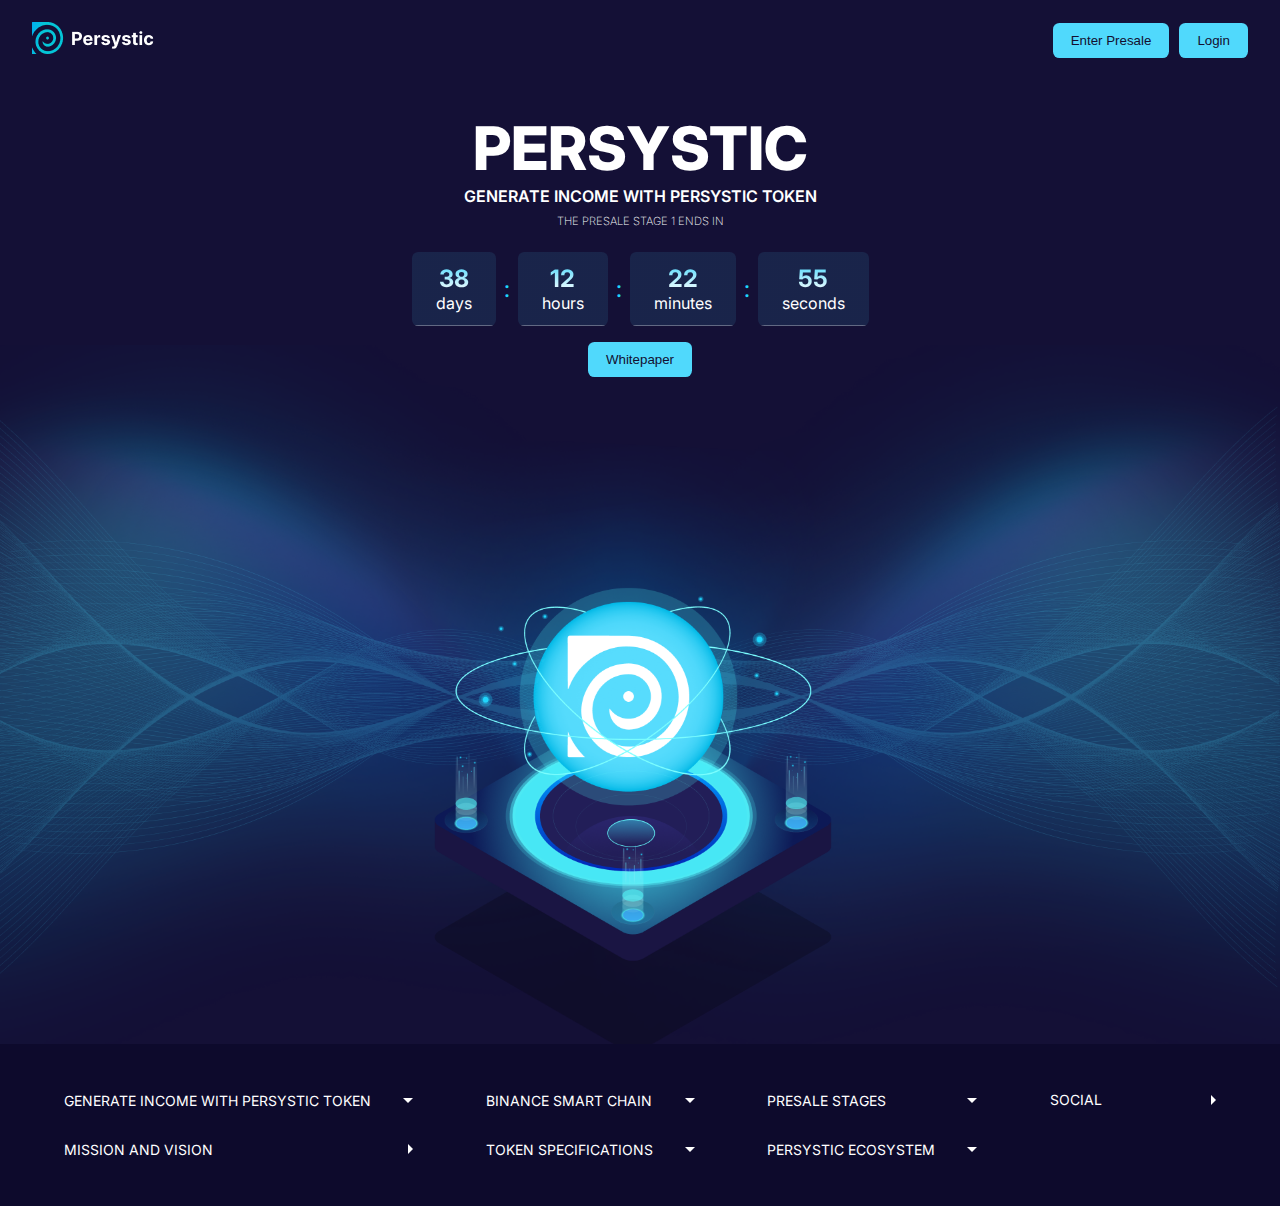
==== commit d8fe5c76: "made changes" ====
--- a/index.html
+++ b/index.html
@@ -5,9 +5,18 @@
     <meta http-equiv="X-UA-Compatible" content="IE=edge" />
     <meta name="viewport" content="width=device-width, initial-scale=1.0" />
     <meta property="og:type" content="website" />
-    <meta name="description" content="Persystic token is a tokenized mixed social network that enables people to communicate with one another. Click now and learn more about Persystic Finance." />
-    <meta name="og:title" content="Persystic &#8211; Generate Income with Persystic Token" />
-    <meta property="og:description" content="Generate Income with Persystic Tokens" />
+    <meta
+      name="description"
+      content="Persystic token is a tokenized mixed social network that enables people to communicate with one another. Click now and learn more about Persystic Finance."
+    />
+    <meta
+      name="og:title"
+      content="Persystic &#8211; Generate Income with Persystic Token"
+    />
+    <meta
+      property="og:description"
+      content="Generate Income with Persystic Tokens"
+    />
     <meta property="og:url" content="http://www.google.com/search?q=" />
     <meta property="og:image" content="" />
     <meta property="og:site_name" content="Persystic" />
@@ -24,12 +33,17 @@
     <!-- <meta name="twitter:creator" content="" /> -->
     <!-- <meta name="twitter:image" content="" /> -->
     <link rel="apple-touch-icon" href="img/favicon" />
-    <link rel="stylesheet" href="styles/extras.css">
-    <link rel="stylesheet" href="styles/img-fix.css">
+    <link rel="stylesheet" href="styles/extras.css" />
+    <link rel="stylesheet" href="styles/img-fix.css" />
     <link rel="stylesheet" href="styles/globalStyle.css" />
     <link rel="stylesheet" href="styles/LandingPage.css" />
     <title>Persystic Token | Persystic Finance</title>
-    <link rel="icon" type="image/x-icon" href="img/favicon.png" alt="Persystic" />
+    <link
+      rel="icon"
+      type="image/x-icon"
+      href="img/favicon.png"
+      alt="Persystic"
+    />
   </head>
   <body>
     <header class="main-header">
@@ -48,7 +62,6 @@
               <button class="btn">Login</button>
             </a>
           </div>
-
         </nav>
       </div>
     </header>
@@ -81,16 +94,14 @@
           </div>
         </div>
         <a href="Persystic.pdf">
-          <button class="btn btn-2">
-            Whitepaper
-          </button>
+          <button class="btn btn-2">Whitepaper</button>
         </a>
       </div>
     </section>
 
     <div class="showcase-img">
-      <img src="img/img.png" alt="" class="img-dk"/>
-      <img src="img/img-mb.png" alt="" class="img-mb">
+      <img src="img/img.png" alt="" class="img-dk" />
+      <img src="img/img-mb.png" alt="" class="img-mb" />
     </div>
 
     <footer class="footer">
@@ -156,30 +167,7 @@
           </div>
         </div>
       </div>
-      <div class="language">
-        <img src="img/globe.png" alt="">
-        <div id="google_translate_element"></div>
-      </div>
     </footer>
-    
-    <script src="https://translate.google.com/translate_a/element.js?cb=googleTranslateElementInit"></script>
-    <script type="text/javascript">
-        function googleTranslateElementInit() {
-            new google.translate.TranslateElement({
-                includedLanguages: 'tr,de,fr,es,en,it',
-                layout: google.translate.TranslateElement.InlineLayout.VERTICAL
-            }, 'google_translate_element');
-        }
-    </script>
-    <!-- Global site tag (gtag.js) - Google Analytics -->
-    <script async src="https://www.googletagmanager.com/gtag/js?id=UA-234206552-6"></script>
-    <script>
-      window.dataLayer = window.dataLayer || [];
-      function gtag(){dataLayer.push(arguments);}
-      gtag('js', new Date());
-
-      gtag('config', 'UA-234206552-6');
-    </script>
     <script src="scripts/app.js"></script>
   </body>
 </html>
